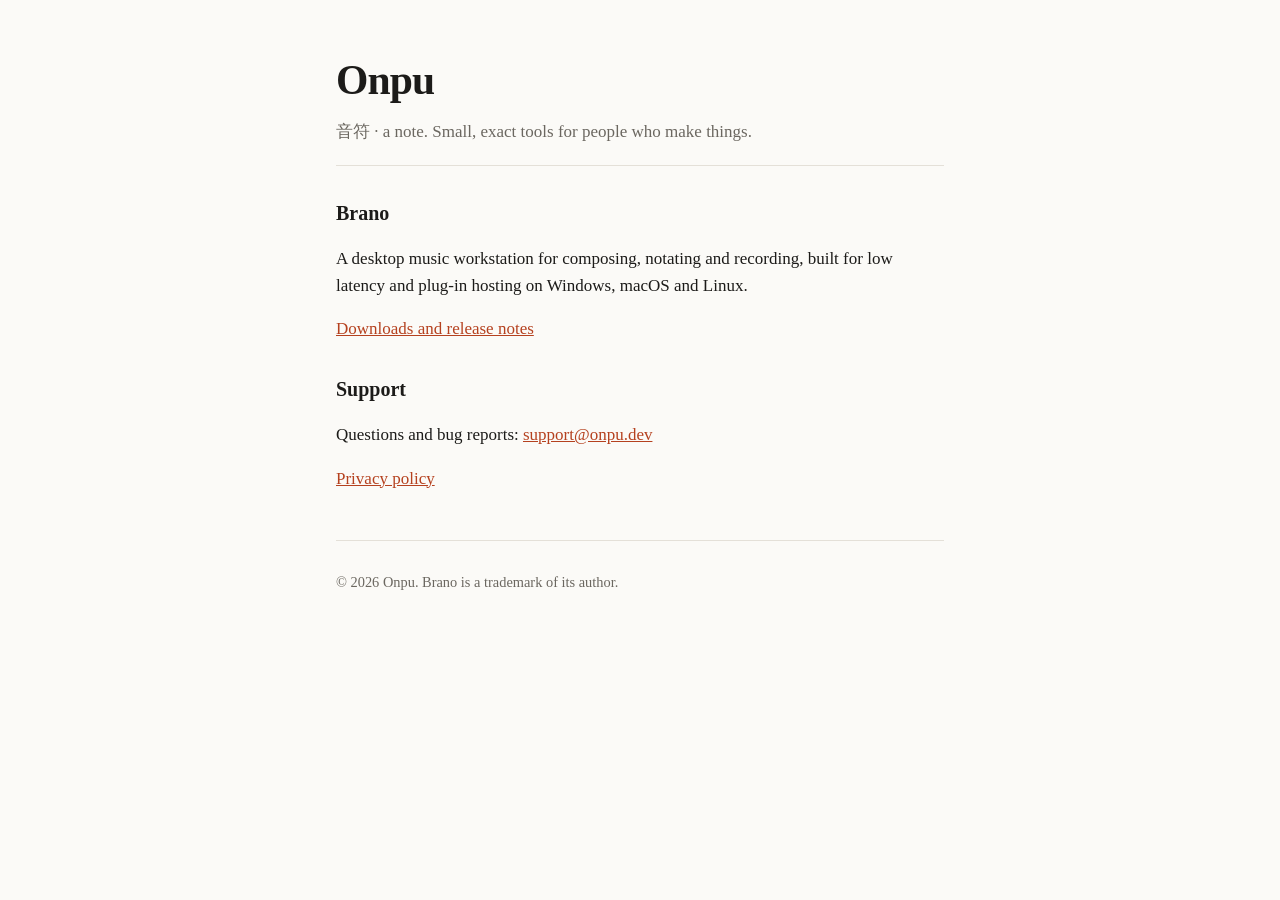
==== index.html @ f8e97017 "Initial site: landing page, privacy policy, Pages domain" ====
<!doctype html>
<html lang="en">
<head>
  <meta charset="utf-8">
  <meta name="viewport" content="width=device-width, initial-scale=1">
  <title>Onpu</title>
  <meta name="description" content="Onpu builds Brano, a desktop music workstation, and other tools for people who make things.">
  <link rel="stylesheet" href="style.css">
</head>
<body>
  <header>
    <h1>Onpu</h1>
    <p class="tagline">音符 · a note. Small, exact tools for people who make things.</p>
  </header>
  <main>
    <section>
      <h2>Brano</h2>
      <p>A desktop music workstation for composing, notating and recording, built for low latency and plug-in hosting on Windows, macOS and Linux.</p>
      <p><a href="https://github.com/ro-ag/brano/releases">Downloads and release notes</a></p>
    </section>
    <section>
      <h2>Support</h2>
      <p>Questions and bug reports: <a href="mailto:support@onpu.dev">support@onpu.dev</a></p>
      <p><a href="privacy.html">Privacy policy</a></p>
    </section>
  </main>
  <footer>
    <p>© 2026 Onpu. Brano is a trademark of its author.</p>
  </footer>
</body>
</html>
---- style.css ----
:root {
  --bg: #fbfaf7;
  --fg: #1c1b19;
  --muted: #6b6760;
  --accent: #b5411f;
  --rule: #e4e0d8;
}
@media (prefers-color-scheme: dark) {
  :root {
    --bg: #15151a;
    --fg: #ece9e2;
    --muted: #9a958c;
    --accent: #f08a62;
    --rule: #2b2b33;
  }
}
* { box-sizing: border-box; }
html { background: var(--bg); color: var(--fg); }
body {
  margin: 0 auto;
  padding: 3rem 1rem 4rem;
  max-width: 40rem;
  font: 17px/1.55 Georgia, "Iowan Old Style", "Palatino Linotype", serif;
}
header { border-bottom: 1px solid var(--rule); padding-bottom: 1.25rem; margin-bottom: 2rem; }
h1 { font-size: 2.6rem; margin: 0; letter-spacing: -0.02em; font-weight: 600; }
h1 a { color: inherit; text-decoration: none; }
.tagline { color: var(--muted); margin: 0.4rem 0 0; }
.meta { color: var(--muted); font-size: 0.9rem; }
h2 { font-size: 1.25rem; margin: 2rem 0 0.5rem; }
section + section { margin-top: 0.5rem; }
ul { padding-left: 1.2rem; }
li + li { margin-top: 0.4rem; }
a { color: var(--accent); }
footer { margin-top: 3rem; border-top: 1px solid var(--rule); padding-top: 1rem; color: var(--muted); font-size: 0.9rem; }
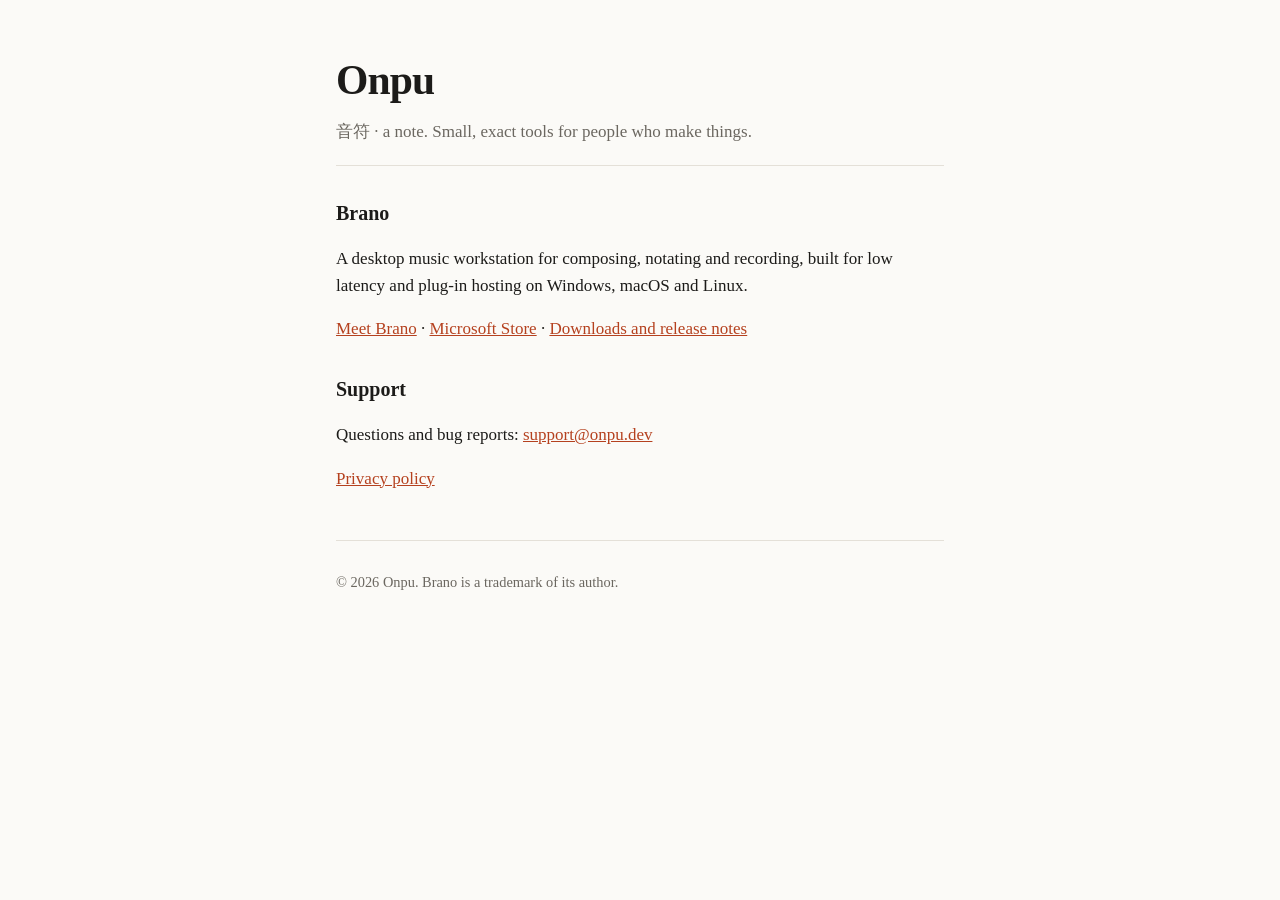
==== commit 37a9f23e: "feat: Brano product page in English and Spanish at /brano/" ====
--- a/index.html
+++ b/index.html
@@ -16,7 +16,7 @@
     <section>
       <h2>Brano</h2>
       <p>A desktop music workstation for composing, notating and recording, built for low latency and plug-in hosting on Windows, macOS and Linux.</p>
-      <p><a href="https://github.com/ro-ag/brano/releases">Downloads and release notes</a></p>
+      <p><a href="brano/">Meet Brano</a> · <a href="https://apps.microsoft.com/detail/9n48c2ch9b61">Microsoft Store</a> · <a href="https://github.com/ro-ag/brano/releases">Downloads and release notes</a></p>
     </section>
     <section>
       <h2>Support</h2>
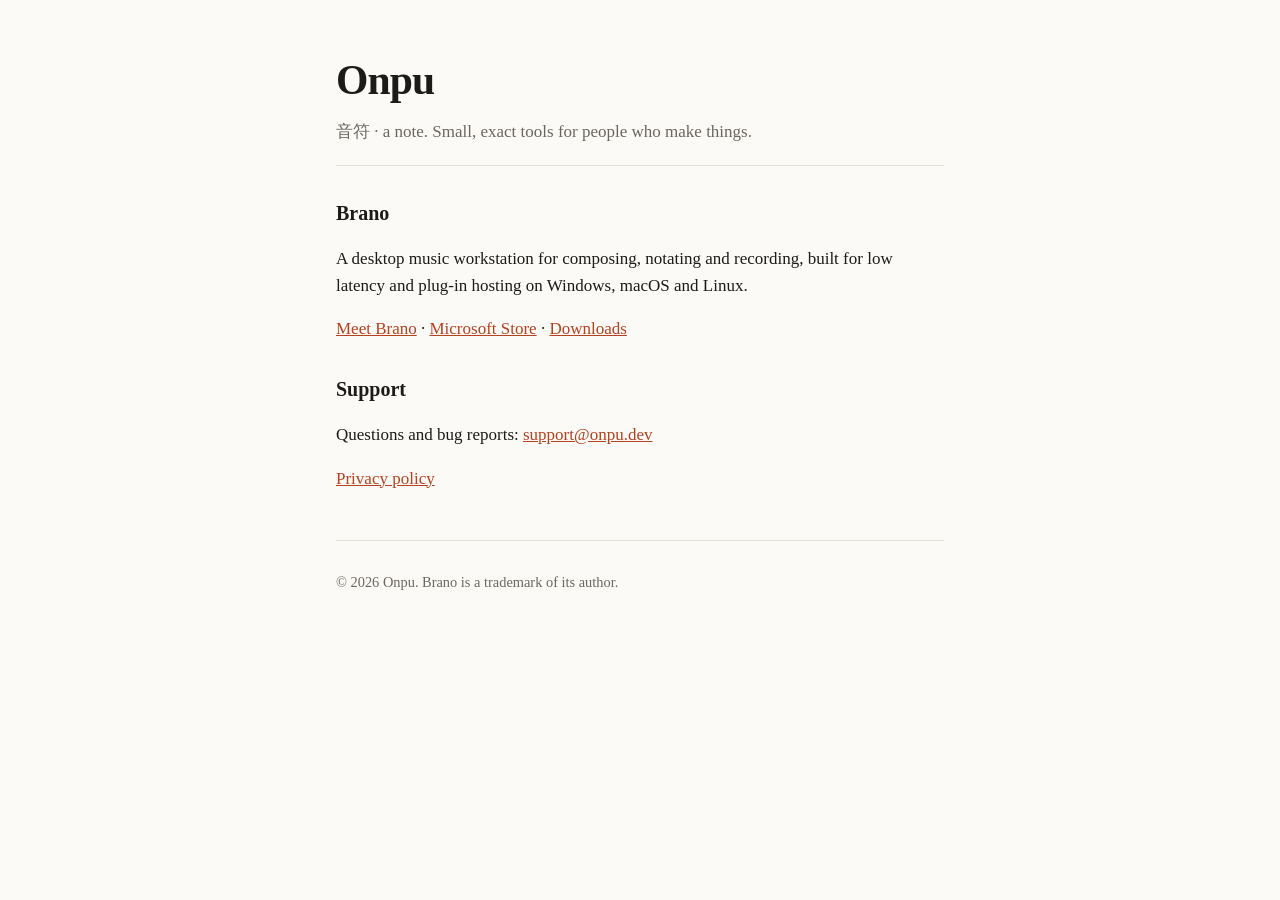
==== commit acd6469d: "feat: public Brano downloads page and direct download links Brano's GitHub Releases are private, so " ====
--- a/index.html
+++ b/index.html
@@ -16,7 +16,7 @@
     <section>
       <h2>Brano</h2>
       <p>A desktop music workstation for composing, notating and recording, built for low latency and plug-in hosting on Windows, macOS and Linux.</p>
-      <p><a href="brano/">Meet Brano</a> · <a href="https://apps.microsoft.com/detail/9n48c2ch9b61">Microsoft Store</a> · <a href="https://github.com/ro-ag/brano/releases">Downloads and release notes</a></p>
+      <p><a href="brano/">Meet Brano</a> · <a href="https://apps.microsoft.com/detail/9n48c2ch9b61">Microsoft Store</a> · <a href="brano/#download">Downloads</a></p>
     </section>
     <section>
       <h2>Support</h2>
